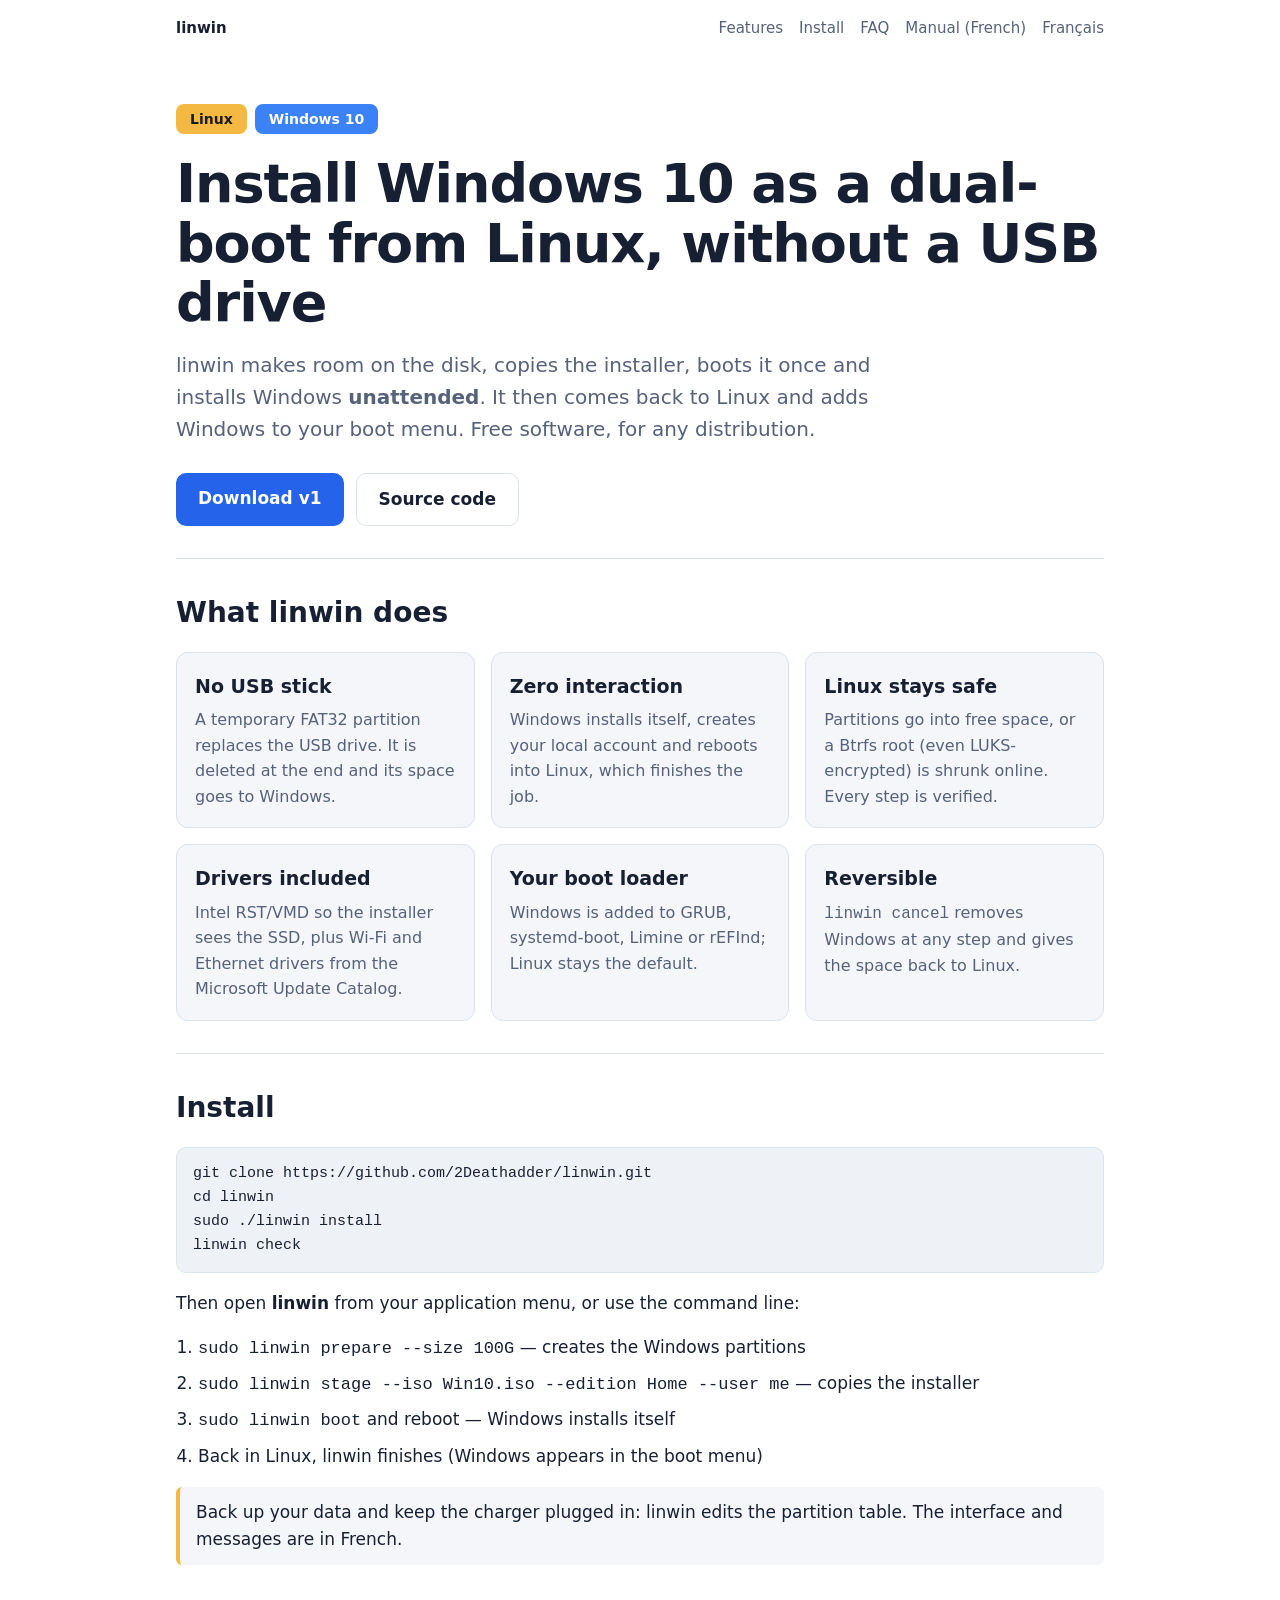
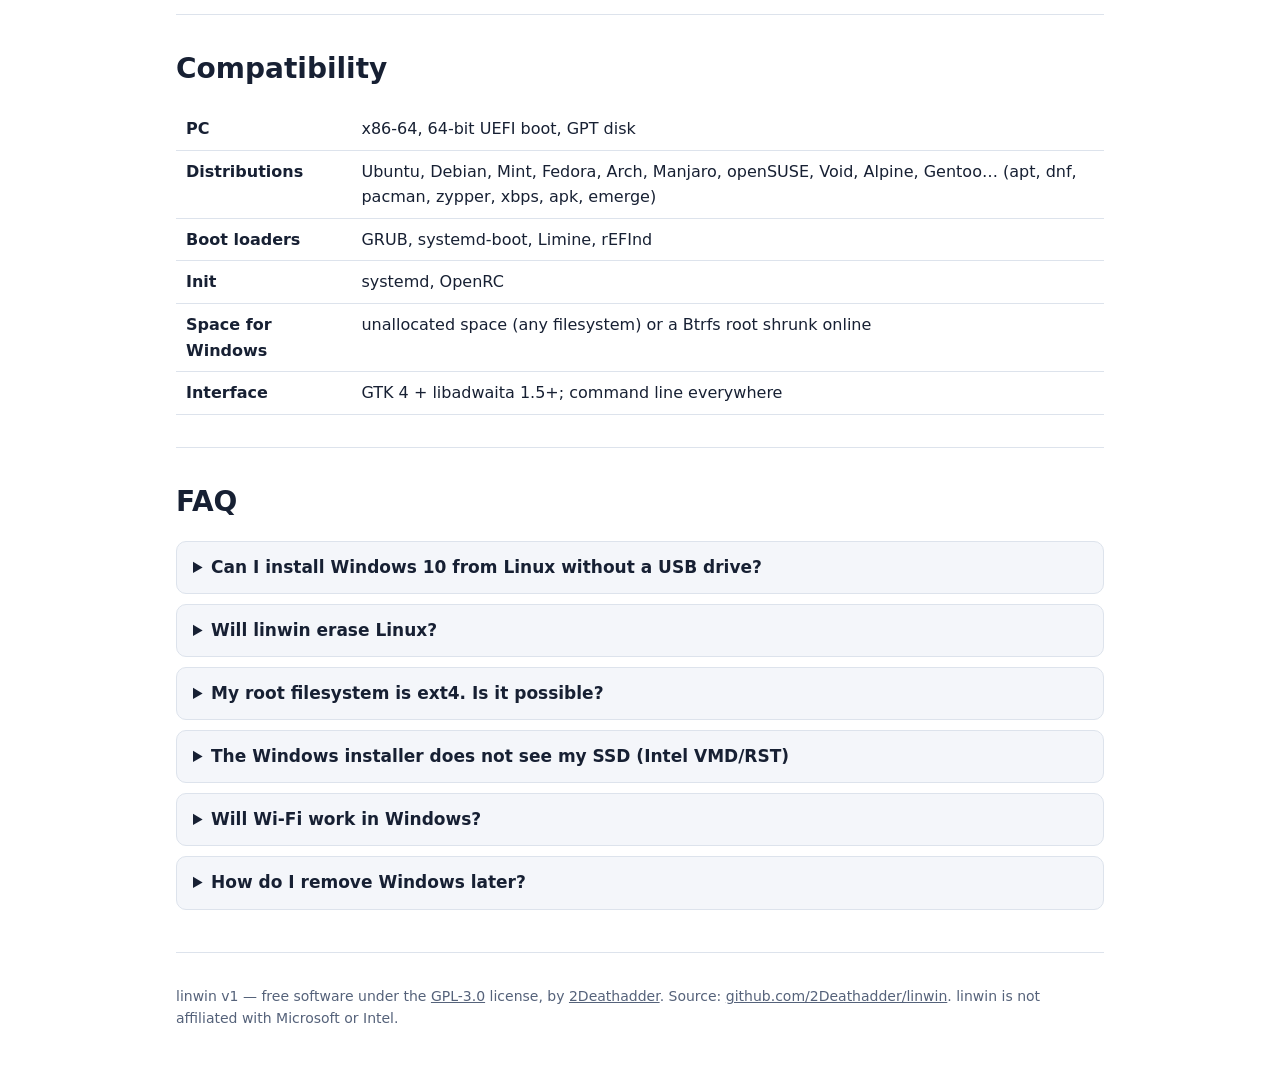
==== docs/en/index.html @ 243f2d51 "Référencement : site GitHub Pages (fr/en), données structurées, llms.txt - docs/ : pages FR et EN av" ====
<!doctype html>
<html lang="en">
<head>
<meta charset="utf-8">
<meta name="viewport" content="width=device-width, initial-scale=1">
<title>linwin — install Windows 10 dual-boot from Linux, no USB drive</title>
<meta name="description" content="linwin installs Windows 10 alongside Linux without a USB stick: automatic partitioning, unattended setup, Wi-Fi and Intel RST drivers included, GRUB, systemd-boot and Limine support. Free software (GPL-3.0), any distribution.">
<meta name="keywords" content="dual boot Linux Windows, install Windows from Linux, Windows 10 without USB, dual-boot without USB stick, GRUB Windows entry, systemd-boot Windows, Limine Windows, Btrfs shrink, Intel RST VMD driver, WinPE, unattended install">
<link rel="canonical" href="https://2deathadder.github.io/linwin/en/">
<link rel="alternate" hreflang="fr" href="https://2deathadder.github.io/linwin/">
<link rel="alternate" hreflang="en" href="https://2deathadder.github.io/linwin/en/">
<link rel="alternate" hreflang="x-default" href="https://2deathadder.github.io/linwin/en/">
<meta name="robots" content="index, follow">
<meta property="og:type" content="website">
<meta property="og:site_name" content="linwin">
<meta property="og:locale" content="en_US">
<meta property="og:locale:alternate" content="fr_FR">
<meta property="og:title" content="linwin — Windows 10 dual-boot from Linux, no USB drive">
<meta property="og:description" content="Install Windows 10 alongside Linux without a USB stick: unattended setup, drivers included, any distribution.">
<meta property="og:url" content="https://2deathadder.github.io/linwin/en/">
<meta property="og:image" content="https://2deathadder.github.io/linwin/og.png">
<meta property="og:image:width" content="1200">
<meta property="og:image:height" content="630">
<meta name="twitter:card" content="summary_large_image">
<meta name="twitter:title" content="linwin — Windows 10 dual-boot from Linux, no USB drive">
<meta name="twitter:description" content="Install Windows 10 alongside Linux without a USB stick, unattended.">
<meta name="twitter:image" content="https://2deathadder.github.io/linwin/og.png">
<meta name="theme-color" content="#0f1724">
<link rel="stylesheet" href="../style.css">
<script type="application/ld+json">
{
  "@context": "https://schema.org",
  "@graph": [
    {
      "@type": "SoftwareApplication",
      "@id": "https://2deathadder.github.io/linwin/#app",
      "name": "linwin",
      "alternateName": "linwin v1",
      "description": "Free tool that installs Windows 10 as a native dual-boot from Linux without a USB drive: it creates the partitions in unallocated space (or shrinks a Btrfs root online), copies the installer to a small partition that replaces the USB stick, boots it once, installs Windows unattended, then adds Windows to the GRUB, systemd-boot, Limine or rEFInd menu.",
      "applicationCategory": "UtilitiesApplication",
      "applicationSubCategory": "Dual-boot installer",
      "operatingSystem": "Linux (x86-64, UEFI)",
      "softwareVersion": "1",
      "datePublished": "2026-10-06",
      "inLanguage": ["fr", "en"],
      "license": "https://www.gnu.org/licenses/gpl-3.0.html",
      "isAccessibleForFree": true,
      "offers": { "@type": "Offer", "price": "0", "priceCurrency": "USD" },
      "url": "https://2deathadder.github.io/linwin/en/",
      "downloadUrl": "https://github.com/2Deathadder/linwin/releases/tag/v1",
      "codeRepository": "https://github.com/2Deathadder/linwin",
      "image": "https://2deathadder.github.io/linwin/og.png",
      "author": { "@type": "Person", "name": "2Deathadder", "url": "https://github.com/2Deathadder" },
      "featureList": [
        "Install Windows 10 from Linux without a USB drive",
        "Unattended installation with automatic return to Linux",
        "Partitions created in unallocated space, or online Btrfs shrink (LUKS supported)",
        "Intel RST VMD driver added so the installer sees the SSD",
        "Wi-Fi and Ethernet drivers from the Microsoft Update Catalog",
        "GRUB, systemd-boot, Limine and rEFInd support",
        "Any distribution: apt, dnf, pacman, zypper, xbps, apk, emerge",
        "Can be undone at any step"
      ]
    },
    {
      "@type": "FAQPage",
      "mainEntity": [
        {
          "@type": "Question",
          "name": "Can I install Windows 10 from Linux without a USB drive?",
          "acceptedAnswer": { "@type": "Answer", "text": "Yes. linwin creates a small FAT32 partition that acts as the USB stick, copies the Windows 10 ISO to it and schedules a one-time boot. No USB drive or DVD is needed." }
        },
        {
          "@type": "Question",
          "name": "Will linwin erase Linux?",
          "acceptedAnswer": { "@type": "Answer", "text": "No. linwin uses unallocated disk space, or shrinks a Btrfs root online with checks at every step. The Windows installer may only write to the planned partition. A backup is still recommended." }
        },
        {
          "@type": "Question",
          "name": "Which Linux distributions are supported?",
          "acceptedAnswer": { "@type": "Answer", "text": "All common distributions on x86-64 UEFI PCs: Ubuntu, Debian, Linux Mint, Fedora, Arch, Manjaro, openSUSE, Void, Alpine, Gentoo… Missing tools are installed automatically." }
        },
        {
          "@type": "Question",
          "name": "The Windows 10 installer does not see my SSD (Intel VMD/RST). What can I do?",
          "acceptedAnswer": { "@type": "Answer", "text": "linwin detects Intel VMD and automatically adds the Intel RST driver (or the one from the Microsoft Update Catalog) to the installer. No BIOS change is needed." }
        },
        {
          "@type": "Question",
          "name": "Will Wi-Fi work in Windows after installation?",
          "acceptedAnswer": { "@type": "Answer", "text": "Yes: for every Wi-Fi or Ethernet card, linwin adds the Windows 10 driver from the Microsoft Update Catalog (Intel, MediaTek, Realtek…), so Windows has network access on first boot." }
        },
        {
          "@type": "Question",
          "name": "How do I remove Windows afterwards?",
          "acceptedAnswer": { "@type": "Answer", "text": "The command “linwin cancel” removes Windows, its boot entries and its partitions, then gives the space back to Linux. It works at any step." }
        }
      ]
    }
  ]
}
</script>
</head>
<body>
<div class="wrap">
  <header class="top">
    <a class="brand" href="./">linwin</a>
    <nav>
      <a href="#features">Features</a>
      <a href="#install">Install</a>
      <a href="#faq">FAQ</a>
      <a href="https://github.com/2Deathadder/linwin#readme">Manual (French)</a>
      <a href="../" hreflang="fr" lang="fr">Français</a>
    </nav>
  </header>

  <main>
    <div class="hero">
      <div class="badges"><span class="badge l">Linux</span><span class="badge w">Windows 10</span></div>
      <h1>Install Windows 10 as a dual-boot from Linux, without a USB drive</h1>
      <p class="lead">linwin makes room on the disk, copies the installer, boots it once and installs Windows
        <strong>unattended</strong>. It then comes back to Linux and adds Windows to your boot menu.
        Free software, for any distribution.</p>
      <div class="cta">
        <a class="btn primary" href="https://github.com/2Deathadder/linwin/releases/tag/v1">Download v1</a>
        <a class="btn ghost" href="https://github.com/2Deathadder/linwin">Source code</a>
      </div>
    </div>

    <section id="features">
      <h2>What linwin does</h2>
      <div class="grid">
        <div class="card"><h3>No USB stick</h3><p>A temporary FAT32 partition replaces the USB drive. It is deleted at the end and its space goes to Windows.</p></div>
        <div class="card"><h3>Zero interaction</h3><p>Windows installs itself, creates your local account and reboots into Linux, which finishes the job.</p></div>
        <div class="card"><h3>Linux stays safe</h3><p>Partitions go into free space, or a Btrfs root (even LUKS-encrypted) is shrunk online. Every step is verified.</p></div>
        <div class="card"><h3>Drivers included</h3><p>Intel RST/VMD so the installer sees the SSD, plus Wi-Fi and Ethernet drivers from the Microsoft Update Catalog.</p></div>
        <div class="card"><h3>Your boot loader</h3><p>Windows is added to GRUB, systemd-boot, Limine or rEFInd; Linux stays the default.</p></div>
        <div class="card"><h3>Reversible</h3><p><code>linwin cancel</code> removes Windows at any step and gives the space back to Linux.</p></div>
      </div>
    </section>

    <section id="install">
      <h2>Install</h2>
      <pre><code>git clone https://github.com/2Deathadder/linwin.git
cd linwin
sudo ./linwin install
linwin check</code></pre>
      <p>Then open <strong>linwin</strong> from your application menu, or use the command line:</p>
      <ol class="steps">
        <li><code>sudo linwin prepare --size 100G</code> — creates the Windows partitions</li>
        <li><code>sudo linwin stage --iso Win10.iso --edition Home --user me</code> — copies the installer</li>
        <li><code>sudo linwin boot</code> and reboot — Windows installs itself</li>
        <li>Back in Linux, linwin finishes (Windows appears in the boot menu)</li>
      </ol>
      <p class="warn">Back up your data and keep the charger plugged in: linwin edits the partition table. The interface and messages are in French.</p>
    </section>

    <section id="compatibility">
      <h2>Compatibility</h2>
      <div class="table-scroll">
      <table>
        <tr><th>PC</th><td>x86-64, 64-bit UEFI boot, GPT disk</td></tr>
        <tr><th>Distributions</th><td>Ubuntu, Debian, Mint, Fedora, Arch, Manjaro, openSUSE, Void, Alpine, Gentoo… (apt, dnf, pacman, zypper, xbps, apk, emerge)</td></tr>
        <tr><th>Boot loaders</th><td>GRUB, systemd-boot, Limine, rEFInd</td></tr>
        <tr><th>Init</th><td>systemd, OpenRC</td></tr>
        <tr><th>Space for Windows</th><td>unallocated space (any filesystem) or a Btrfs root shrunk online</td></tr>
        <tr><th>Interface</th><td>GTK 4 + libadwaita 1.5+; command line everywhere</td></tr>
      </table>
      </div>
    </section>

    <section id="faq">
      <h2>FAQ</h2>
      <details><summary>Can I install Windows 10 from Linux without a USB drive?</summary>
        <p>Yes. linwin creates a small FAT32 partition that acts as the USB stick, copies the Windows 10 ISO to it and schedules a one-time boot.</p></details>
      <details><summary>Will linwin erase Linux?</summary>
        <p>No. It uses unallocated space, or shrinks a Btrfs root with checks at every step, and the installer may only write to the planned partition. A backup is still recommended.</p></details>
      <details><summary>My root filesystem is ext4. Is it possible?</summary>
        <p>Yes, if the disk has enough unallocated space. ext4 and XFS cannot be shrunk while Linux is running: free some space first (for example with GParted from a live system).</p></details>
      <details><summary>The Windows installer does not see my SSD (Intel VMD/RST)</summary>
        <p>linwin detects Intel VMD and adds the Intel RST driver to the installer automatically. No BIOS change is needed.</p></details>
      <details><summary>Will Wi-Fi work in Windows?</summary>
        <p>Yes: linwin adds the Windows 10 driver for each Wi-Fi and Ethernet card from the Microsoft Update Catalog (Intel, MediaTek, Realtek…).</p></details>
      <details><summary>How do I remove Windows later?</summary>
        <p><code>sudo linwin cancel</code> removes Windows, its boot entries and partitions, then gives the space back to Linux.</p></details>
    </section>
  </main>

  <footer>
    linwin v1 — free software under the <a href="https://github.com/2Deathadder/linwin/blob/main/LICENSE">GPL-3.0</a> license,
    by <a href="https://github.com/2Deathadder">2Deathadder</a>.
    Source: <a href="https://github.com/2Deathadder/linwin">github.com/2Deathadder/linwin</a>.
    linwin is not affiliated with Microsoft or Intel.
  </footer>
</div>
</body>
</html>
---- docs/style.css ----
:root {
  --bg: #ffffff;
  --fg: #172033;
  --muted: #55627a;
  --card: #f4f6fa;
  --border: #dde3ec;
  --accent: #2563eb;
  --accent-fg: #ffffff;
  --linux: #f4b942;
  --code: #eef1f6;
}
@media (prefers-color-scheme: dark) {
  :root {
    --bg: #0f1724;
    --fg: #e6ecf5;
    --muted: #9aa8bd;
    --card: #172235;
    --border: #26344b;
    --accent: #5b9bff;
    --accent-fg: #0f1724;
    --code: #1c2a40;
  }
}
* { box-sizing: border-box; }
html { -webkit-text-size-adjust: 100%; }
body {
  margin: 0;
  background: var(--bg);
  color: var(--fg);
  font: 17px/1.6 system-ui, -apple-system, "Segoe UI", "Noto Sans", Roboto, sans-serif;
}
.wrap { max-width: 960px; margin: 0 auto; padding: 0 16px; }
header.top { display: flex; flex-wrap: wrap; justify-content: space-between; align-items: center; padding: 16px 0; gap: 8px 16px; }
header.top a { color: var(--muted); text-decoration: none; font-size: 15px; }
header.top nav { display: flex; gap: 16px; flex-wrap: wrap; }
.brand { font-weight: 800; font-size: 20px; color: var(--fg) !important; }
.hero { padding: 48px 0 32px; }
.badges { display: flex; gap: 8px; margin-bottom: 20px; }
.badge { padding: 4px 14px; border-radius: 8px; font-weight: 700; font-size: 14px; }
.badge.l { background: var(--linux); color: #1b1b1b; }
.badge.w { background: #3b82f6; color: #fff; }
h1 { font-size: clamp(34px, 6vw, 54px); line-height: 1.1; margin: 0 0 16px; letter-spacing: -0.02em; }
.lead { font-size: 20px; color: var(--muted); max-width: 720px; margin: 0 0 28px; }
.cta { display: flex; gap: 12px; flex-wrap: wrap; }
.btn { display: inline-block; padding: 12px 22px; border-radius: 10px; font-weight: 600; text-decoration: none; }
.btn.primary { background: var(--accent); color: var(--accent-fg); }
.btn.ghost { border: 1px solid var(--border); color: var(--fg); }
section { padding: 32px 0; border-top: 1px solid var(--border); }
h2 { font-size: 28px; margin: 0 0 16px; }
h3 { font-size: 19px; margin: 0 0 6px; }
.grid { display: grid; grid-template-columns: repeat(auto-fit, minmax(260px, 1fr)); gap: 16px; }
.card { background: var(--card); border: 1px solid var(--border); border-radius: 12px; padding: 18px; }
.card p { margin: 0; color: var(--muted); font-size: 16px; }
pre { background: var(--code); border: 1px solid var(--border); border-radius: 10px; padding: 14px 16px; overflow-x: auto; font-size: 15px; }
code { font-family: ui-monospace, "JetBrains Mono", "Noto Sans Mono", monospace; }
ol.steps { padding-left: 22px; }
ol.steps li { margin-bottom: 8px; overflow-wrap: anywhere; }
table { border-collapse: collapse; width: 100%; font-size: 16px; }
th, td { text-align: left; padding: 8px 10px; border-bottom: 1px solid var(--border); vertical-align: top; }
.table-scroll { overflow-x: auto; }
details { background: var(--card); border: 1px solid var(--border); border-radius: 10px; padding: 12px 16px; margin-bottom: 10px; }
summary { cursor: pointer; font-weight: 600; }
details p { margin: 10px 0 0; color: var(--muted); }
.warn { background: var(--card); border-left: 4px solid var(--linux); padding: 12px 16px; border-radius: 6px; }
footer { padding: 32px 0 48px; color: var(--muted); font-size: 14px; border-top: 1px solid var(--border); }
footer a { color: var(--muted); }
a { color: var(--accent); }
@media (max-width: 560px) {
  header.top { flex-direction: column; align-items: flex-start; }
  .lead { font-size: 18px; }
}
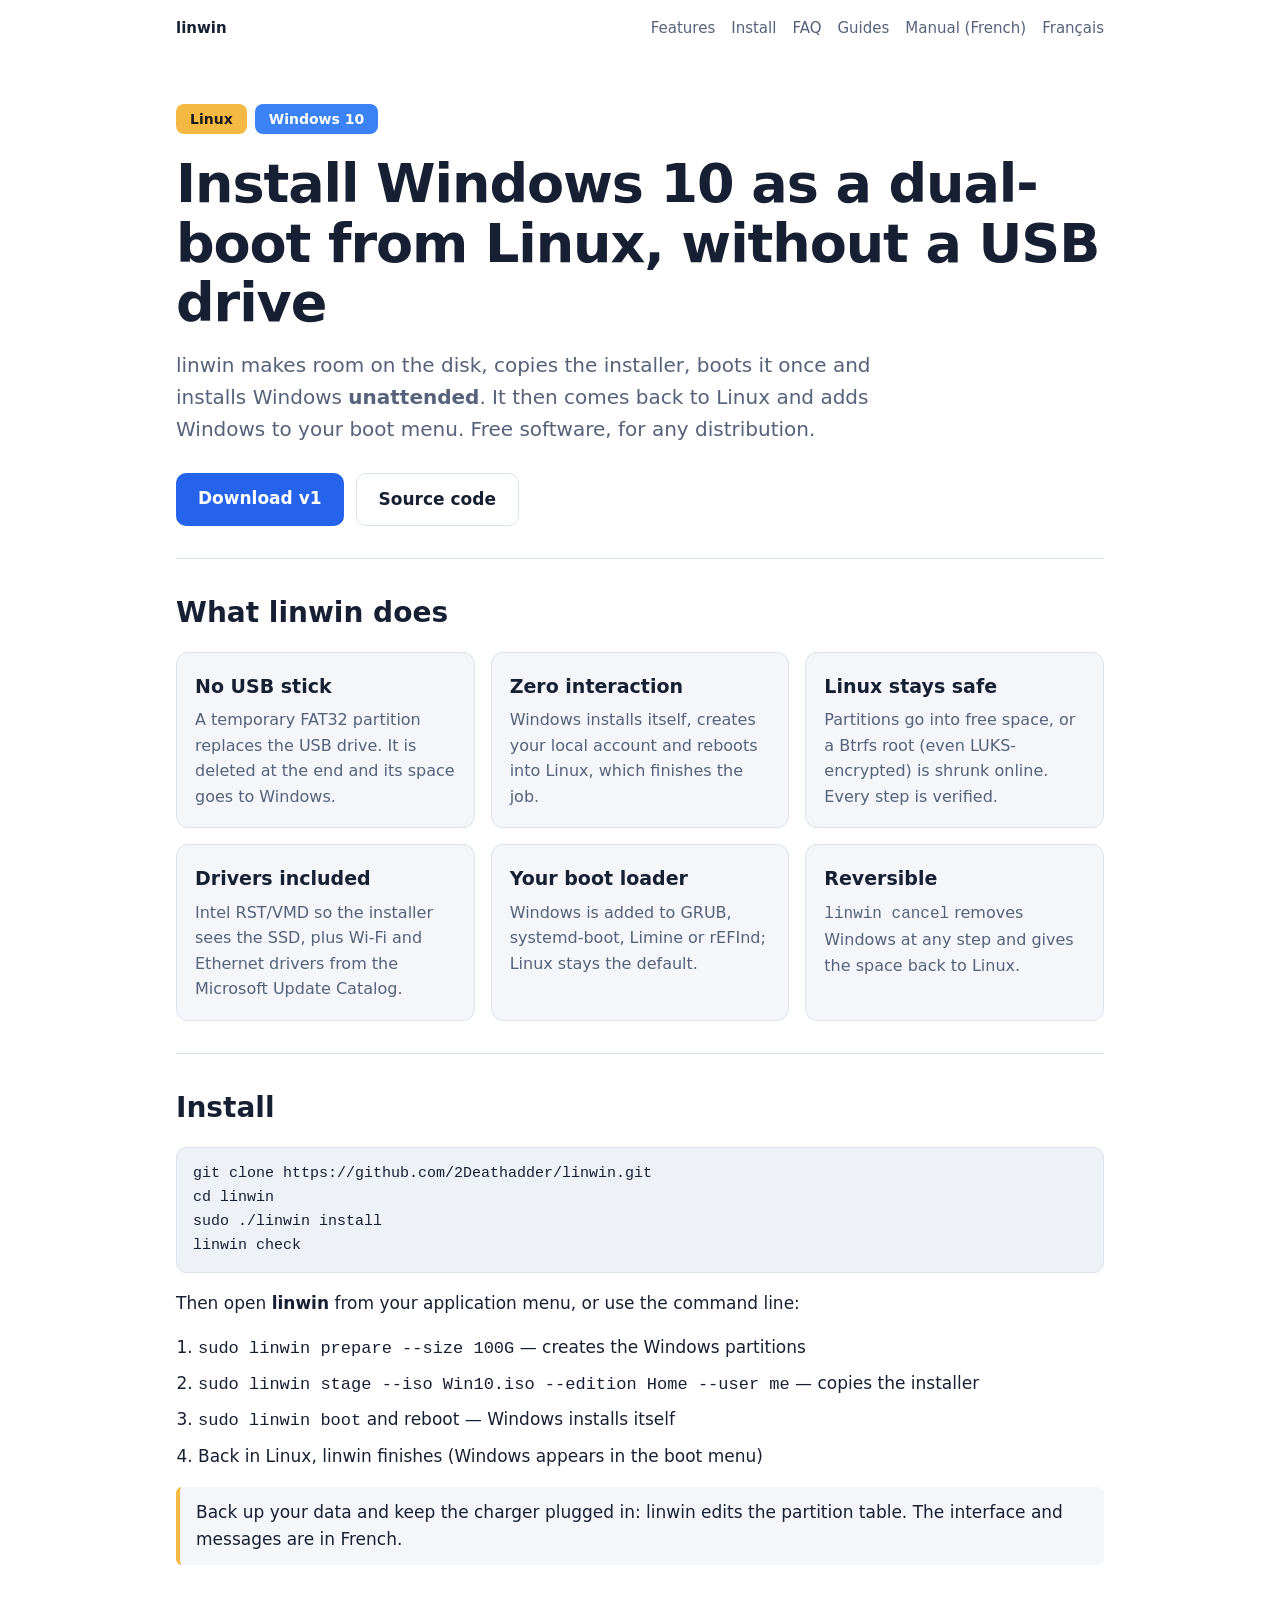
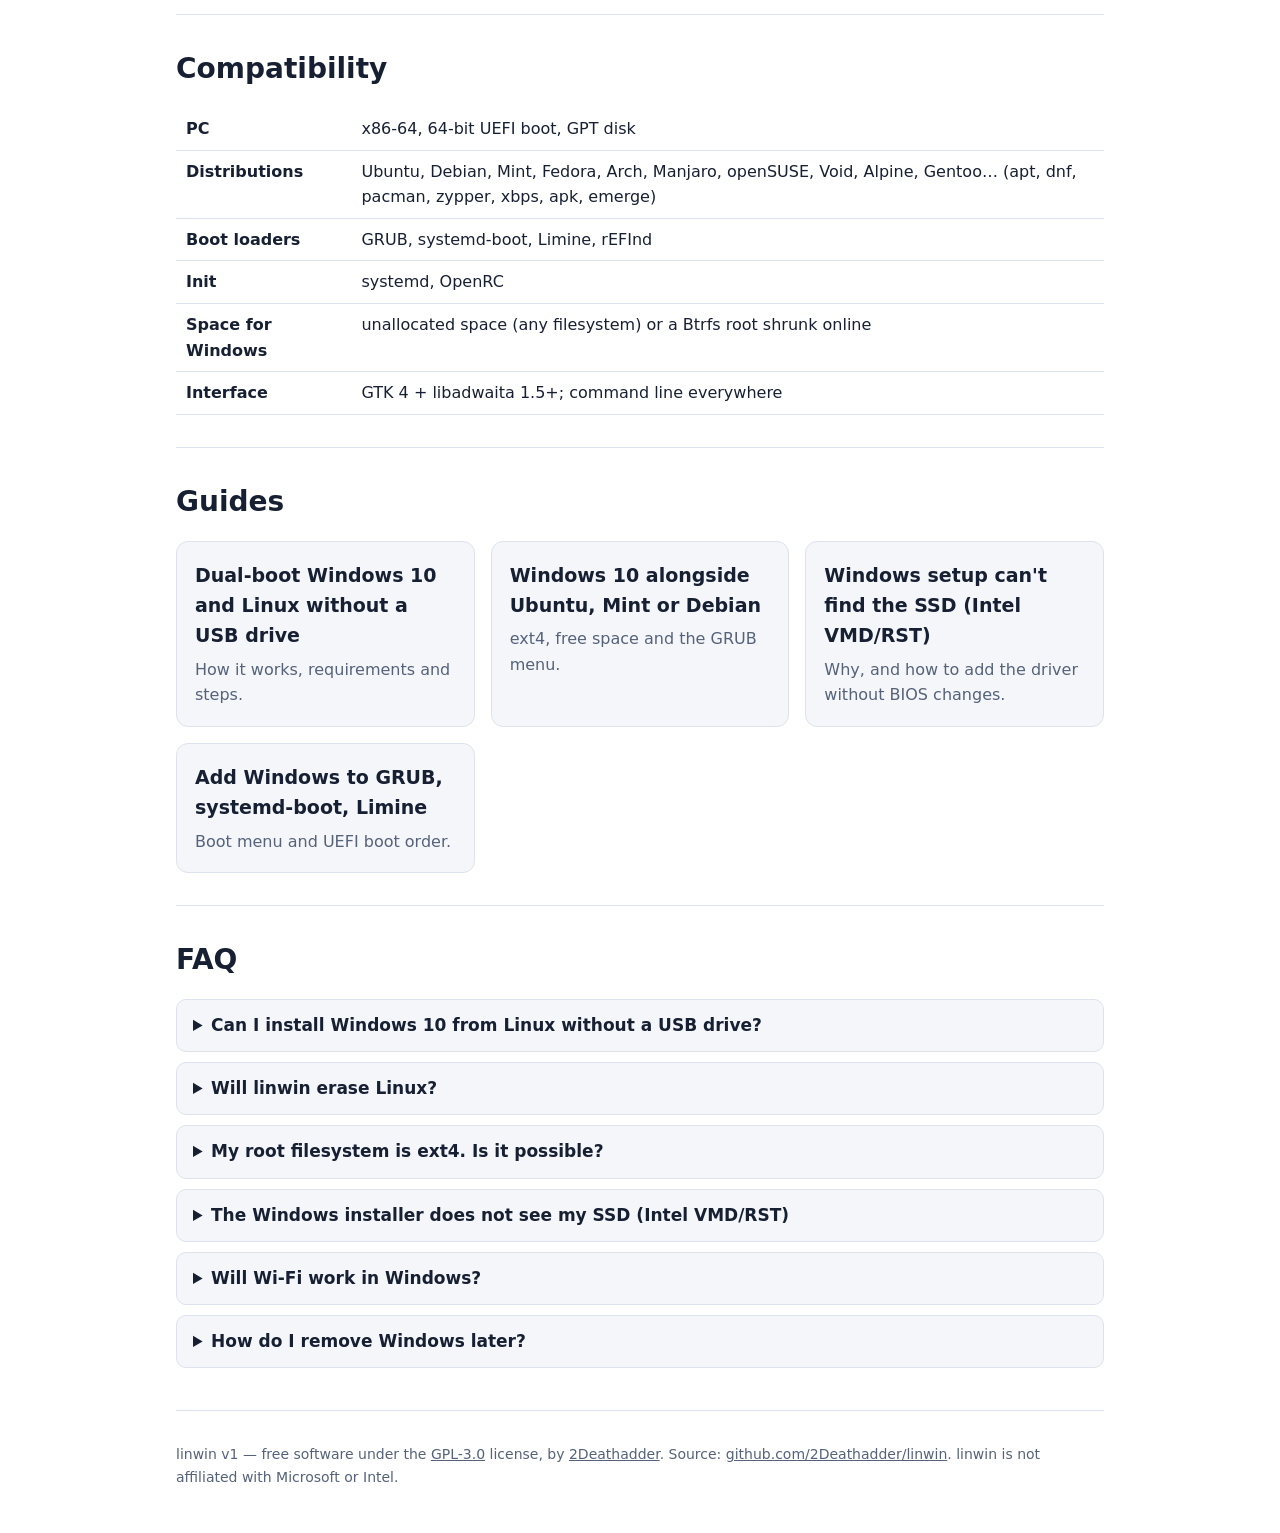
==== commit 7a52d1be: "Référencement : guides FR/EN, llms-full.txt, sitemap étendu - 4 guides en français et en anglais (du" ====
--- a/docs/en/index.html
+++ b/docs/en/index.html
@@ -11,6 +11,7 @@
 <link rel="alternate" hreflang="en" href="https://2deathadder.github.io/linwin/en/">
 <link rel="alternate" hreflang="x-default" href="https://2deathadder.github.io/linwin/en/">
 <meta name="robots" content="index, follow">
+<meta name="google-site-verification" content="6x_nVg5ShqfbiN6l9bb-sRWy_I1lIZ5-ergKv65XdYc" />
 <meta property="og:type" content="website">
 <meta property="og:site_name" content="linwin">
 <meta property="og:locale" content="en_US">
@@ -109,6 +110,7 @@
       <a href="#features">Features</a>
       <a href="#install">Install</a>
       <a href="#faq">FAQ</a>
+      <a href="guides/">Guides</a>
       <a href="https://github.com/2Deathadder/linwin#readme">Manual (French)</a>
       <a href="../" hreflang="fr" lang="fr">Français</a>
     </nav>
@@ -169,6 +171,16 @@
       </div>
     </section>
 
+    <section id="guides">
+      <h2>Guides</h2>
+      <div class="grid">
+        <div class="card"><h3><a href="guides/dual-boot-sans-cle-usb/">Dual-boot Windows 10 and Linux without a USB drive</a></h3><p>How it works, requirements and steps.</p></div>
+        <div class="card"><h3><a href="guides/ubuntu-mint-debian/">Windows 10 alongside Ubuntu, Mint or Debian</a></h3><p>ext4, free space and the GRUB menu.</p></div>
+        <div class="card"><h3><a href="guides/intel-vmd-rst-ssd-invisible/">Windows setup can't find the SSD (Intel VMD/RST)</a></h3><p>Why, and how to add the driver without BIOS changes.</p></div>
+        <div class="card"><h3><a href="guides/ajouter-windows-grub-systemd-boot-limine/">Add Windows to GRUB, systemd-boot, Limine</a></h3><p>Boot menu and UEFI boot order.</p></div>
+      </div>
+    </section>
+
     <section id="faq">
       <h2>FAQ</h2>
       <details><summary>Can I install Windows 10 from Linux without a USB drive?</summary>
--- a/docs/style.css
+++ b/docs/style.css
@@ -69,3 +69,11 @@
   header.top { flex-direction: column; align-items: flex-start; }
   .lead { font-size: 18px; }
 }
+main.article { padding: 32px 0; max-width: 780px; }
+main.article h1 { font-size: clamp(30px, 5vw, 42px); }
+main.article h2 { font-size: 24px; margin: 32px 0 12px; }
+main.article ul, main.article ol { padding-left: 22px; }
+main.article li { margin-bottom: 6px; }
+main.article section { margin-top: 32px; }
+.card h3 a { color: var(--fg); text-decoration: none; }
+.card h3 a:hover { text-decoration: underline; }
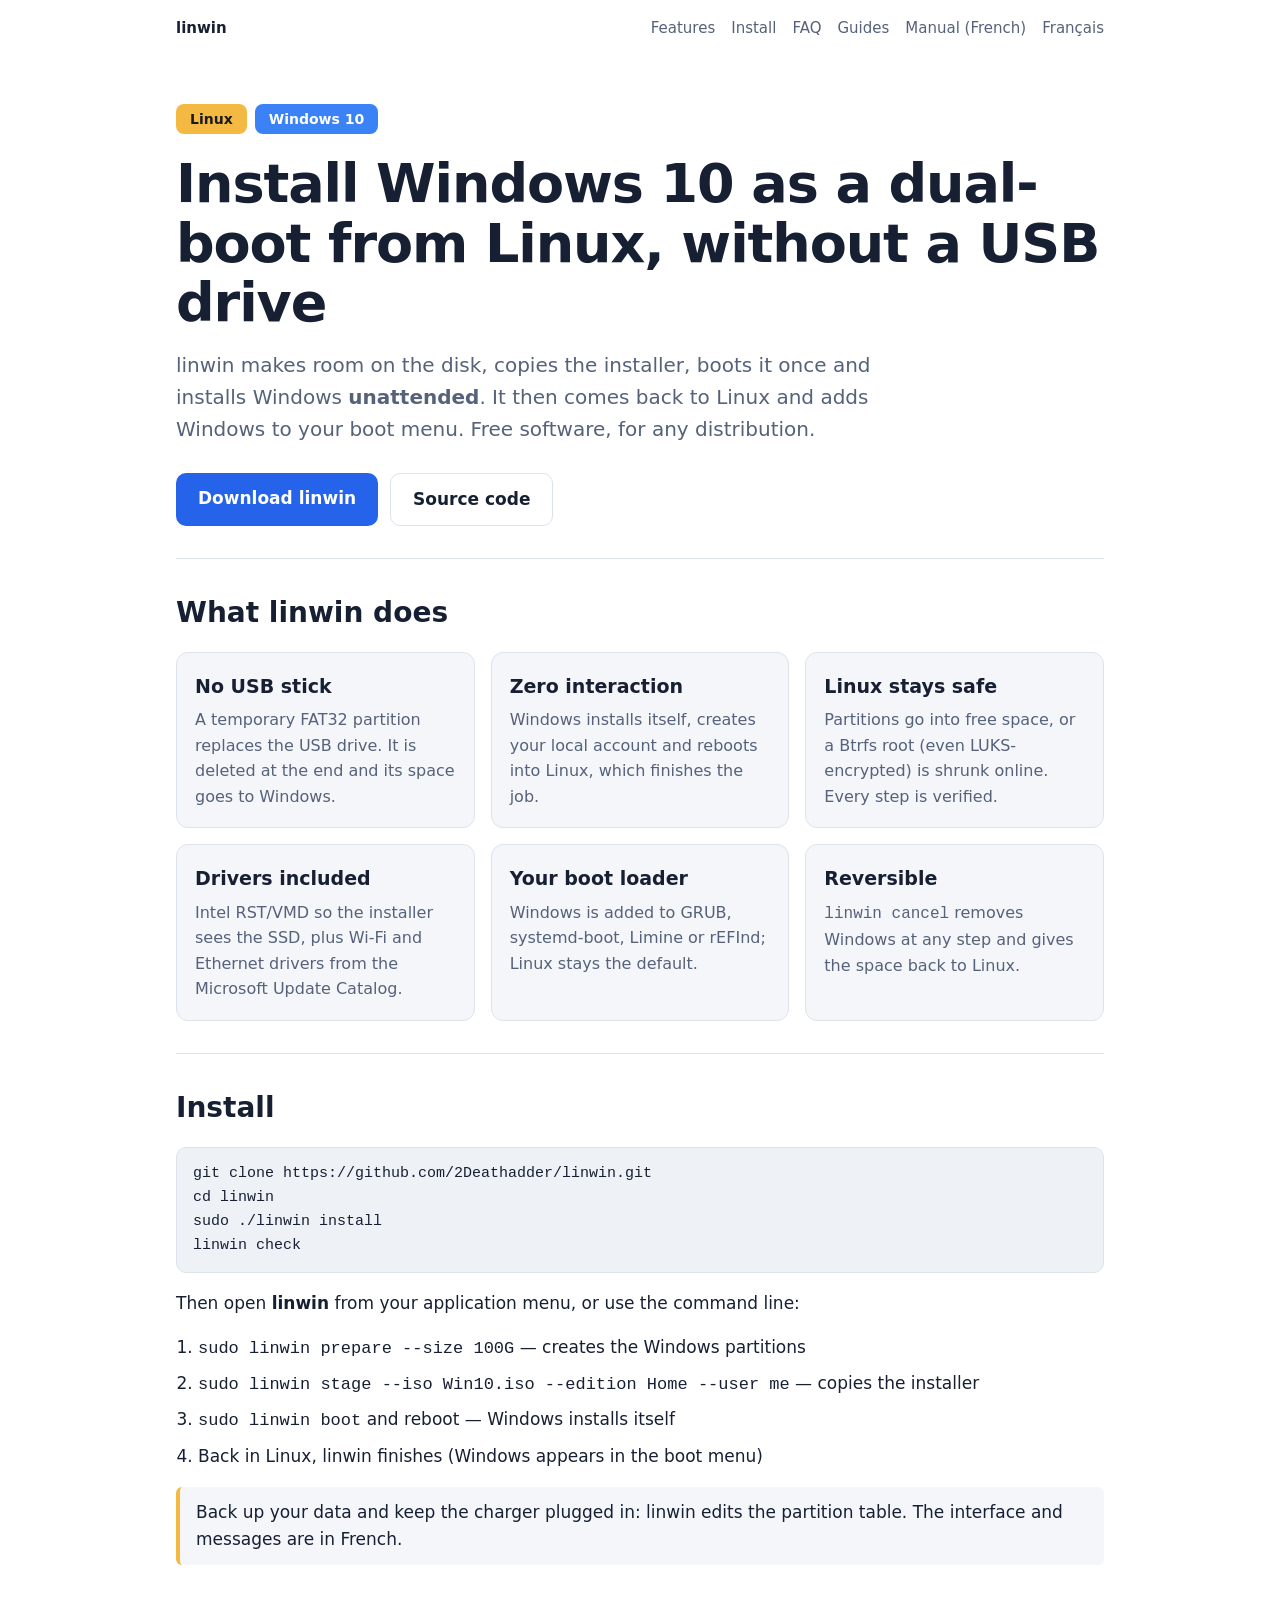
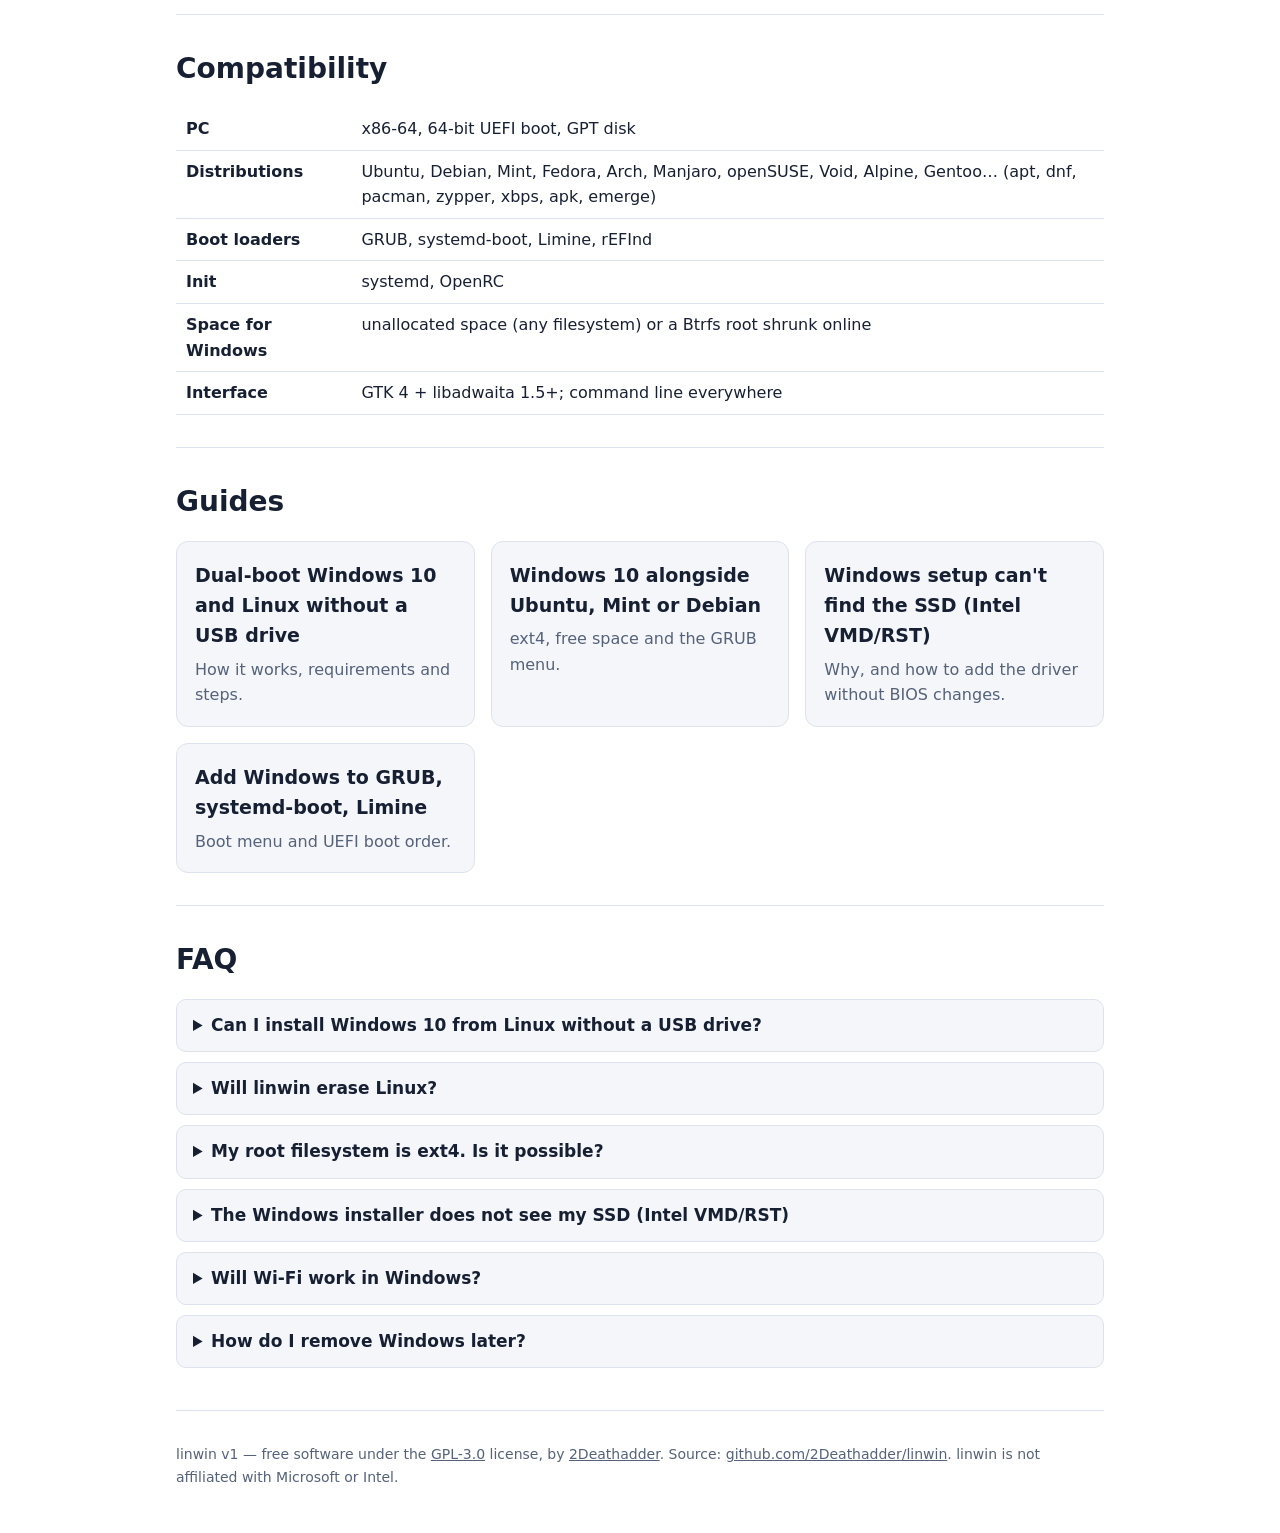
==== commit 00e7f811: "Site et fiches : liens de téléchargement vers la dernière version Co-Authored-By: Claude Opus 5.5 <n" ====
--- a/docs/en/index.html
+++ b/docs/en/index.html
@@ -27,6 +27,9 @@
 <meta name="twitter:description" content="Install Windows 10 alongside Linux without a USB stick, unattended.">
 <meta name="twitter:image" content="https://2deathadder.github.io/linwin/og.png">
 <meta name="theme-color" content="#0f1724">
+<link rel="icon" href="../logo.svg" type="image/svg+xml">
+<link rel="icon" href="../logo-192.png" sizes="192x192" type="image/png">
+<link rel="apple-touch-icon" href="../logo-192.png">
 <link rel="stylesheet" href="../style.css">
 <script type="application/ld+json">
 {
@@ -41,14 +44,14 @@
       "applicationCategory": "UtilitiesApplication",
       "applicationSubCategory": "Dual-boot installer",
       "operatingSystem": "Linux (x86-64, UEFI)",
-      "softwareVersion": "1",
+      "softwareVersion": "1.1",
       "datePublished": "2026-10-06",
       "inLanguage": ["fr", "en"],
       "license": "https://www.gnu.org/licenses/gpl-3.0.html",
       "isAccessibleForFree": true,
       "offers": { "@type": "Offer", "price": "0", "priceCurrency": "USD" },
       "url": "https://2deathadder.github.io/linwin/en/",
-      "downloadUrl": "https://github.com/2Deathadder/linwin/releases/tag/v1",
+      "downloadUrl": "https://github.com/2Deathadder/linwin/releases/latest",
       "codeRepository": "https://github.com/2Deathadder/linwin",
       "image": "https://2deathadder.github.io/linwin/og.png",
       "author": { "@type": "Person", "name": "2Deathadder", "url": "https://github.com/2Deathadder" },
@@ -124,7 +127,7 @@
         <strong>unattended</strong>. It then comes back to Linux and adds Windows to your boot menu.
         Free software, for any distribution.</p>
       <div class="cta">
-        <a class="btn primary" href="https://github.com/2Deathadder/linwin/releases/tag/v1">Download v1</a>
+        <a class="btn primary" href="https://github.com/2Deathadder/linwin/releases/latest">Download linwin</a>
         <a class="btn ghost" href="https://github.com/2Deathadder/linwin">Source code</a>
       </div>
     </div>
